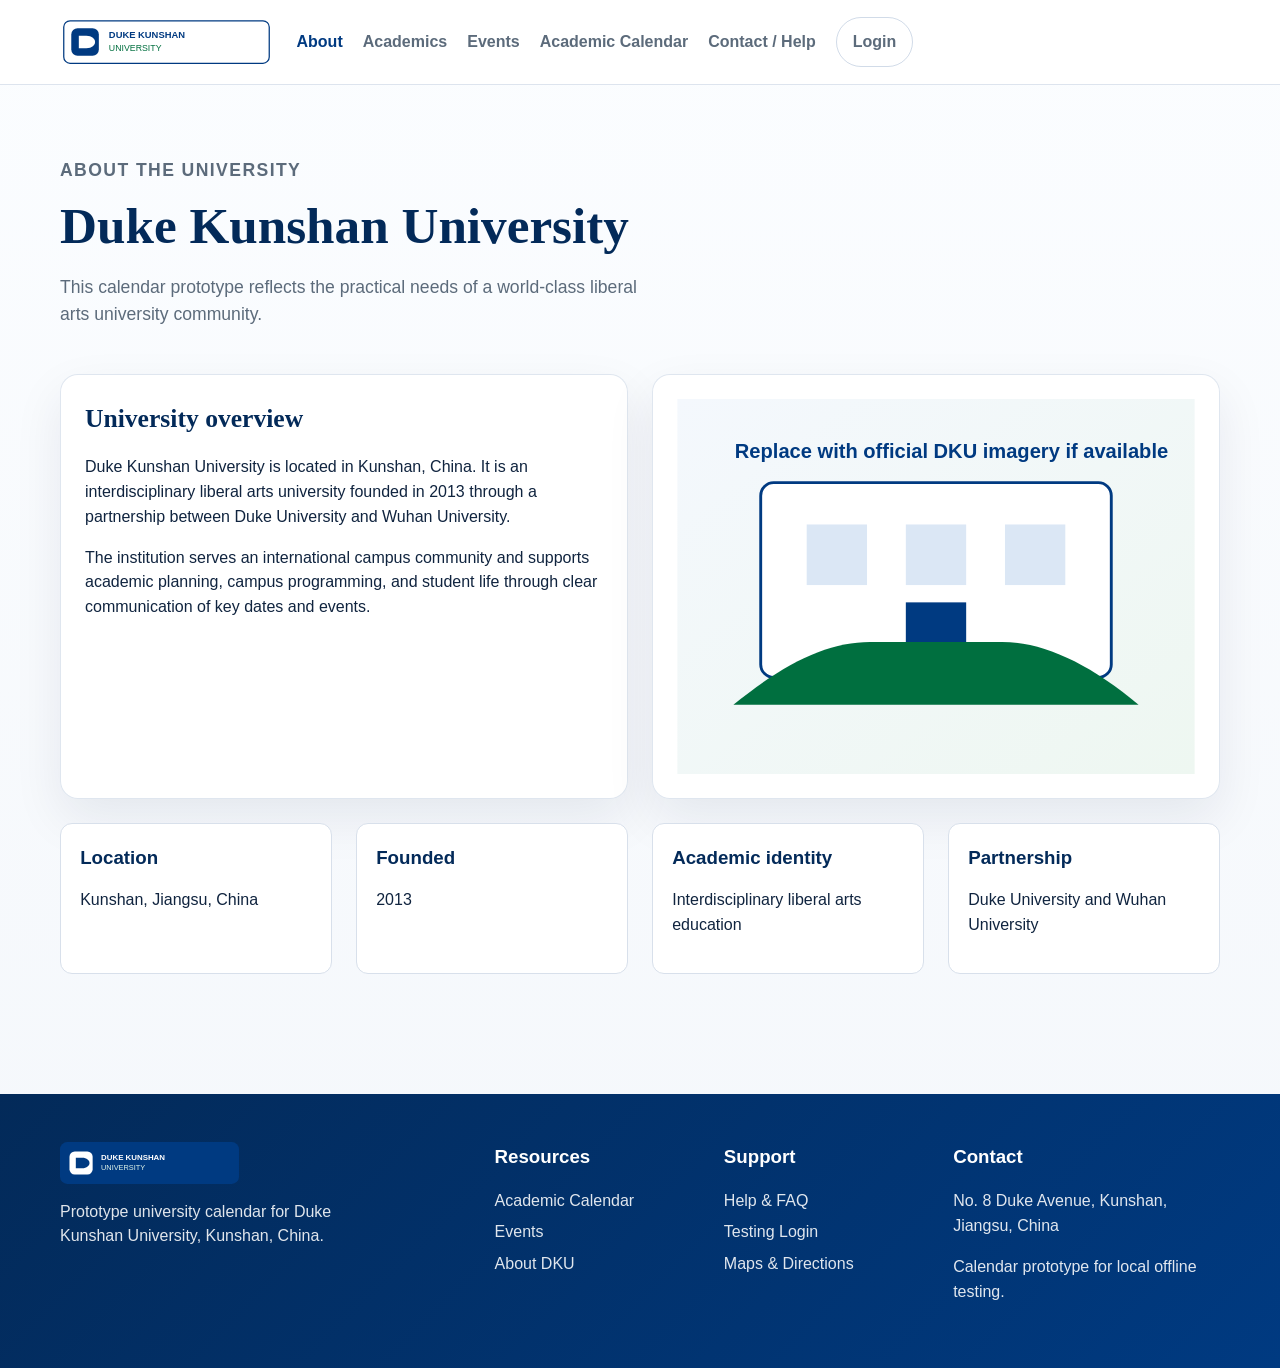
==== about.html @ 9af71428 "Initial Commit" ====
<!DOCTYPE html>
<html lang="en">
<head>
  <meta charset="UTF-8">
  <meta name="viewport" content="width=device-width, initial-scale=1.0">
  <meta name="description" content="About the DKU calendar and Duke Kunshan University.">
  <title>DKU Calendar | About</title>
  <link rel="stylesheet" href="css/style.css">
</head>
<body data-page="about">
  <header class="site-header">
    <div class="container">
      <a class="brand" href="index.html" aria-label="Duke Kunshan University Calendar home">
        <img class="brand-logo brand-logo--light" src="assets/dku-logo-placeholder.svg" alt="Duke Kunshan University" data-asset-candidates="assets/dku-logo.svg,assets/dku-logo.png,assets/dku-logo-placeholder.svg,dku-logo.svg,dku-logo.png,logo.svg,logo.png">
      </a>
      <button class="nav-toggle" type="button" aria-expanded="false" aria-controls="primary-nav">Menu</button>
      <nav id="primary-nav" class="site-nav">
        <a href="about.html" aria-current="page">About</a>
        <a href="calendar.html">Academics</a>
        <a href="events.html">Events</a>
        <a href="calendar.html">Academic Calendar</a>
        <a href="help.html">Contact / Help</a>
        <a class="nav-login" href="login.html">Login</a>
      </nav>
    </div>
  </header>

  <main class="section">
    <div class="container">
      <div class="page-heading">
        <div>
          <p class="eyebrow">About the University</p>
          <h1>Duke Kunshan University</h1>
          <p>This calendar prototype reflects the practical needs of a world-class liberal arts university community.</p>
        </div>
      </div>

      <div class="about-grid">
        <section class="panel">
          <h2>University overview</h2>
          <p>Duke Kunshan University is located in Kunshan, China. It is an interdisciplinary liberal arts university founded in 2013 through a partnership between Duke University and Wuhan University.</p>
          <p>The institution serves an international campus community and supports academic planning, campus programming, and student life through clear communication of key dates and events.</p>
        </section>

        <section class="panel">
          <img
            class="media-illustration"
            src="assets/campus-detail-placeholder.svg"
            alt="Illustration placeholder for DKU campus imagery"
            data-asset-candidates="assets/about-campus.jpg,assets/about-campus.png,assets/dku-campus-2.jpg,assets/dku-campus-2.png,about-campus.jpg,about-campus.png,assets/campus-detail-placeholder.svg"
          >
        </section>
      </div>

      <section class="section section-tight">
        <div class="info-strip">
          <article>
            <h3>Location</h3>
            <p>Kunshan, Jiangsu, China</p>
          </article>
          <article>
            <h3>Founded</h3>
            <p>2013</p>
          </article>
          <article>
            <h3>Academic identity</h3>
            <p>Interdisciplinary liberal arts education</p>
          </article>
          <article>
            <h3>Partnership</h3>
            <p>Duke University and Wuhan University</p>
          </article>
        </div>
      </section>
    </div>
  </main>

  <footer class="site-footer">
    <div class="container footer-grid">
      <div>
        <img class="brand-logo brand-logo--footer" src="assets/dku-logo-reversed-placeholder.svg" alt="Duke Kunshan University" data-asset-candidates="assets/dku-logo-reversed.svg,assets/dku-logo-white.png,assets/dku-logo-reversed-placeholder.svg">
        <p class="footer-copy">Prototype university calendar for Duke Kunshan University, Kunshan, China.</p>
      </div>
      <div>
        <h3>Resources</h3>
        <a href="calendar.html">Academic Calendar</a>
        <a href="events.html">Events</a>
        <a href="about.html">About DKU</a>
      </div>
      <div>
        <h3>Support</h3>
        <a href="help.html">Help & FAQ</a>
        <a href="login.html">Testing Login</a>
        <a href="help.html">Maps & Directions</a>
      </div>
      <div>
        <h3>Contact</h3>
        <p>No. 8 Duke Avenue, Kunshan, Jiangsu, China</p>
        <p>Calendar prototype for local offline testing.</p>
      </div>
    </div>
  </footer>

  <script src="js/storage.js"></script>
  <script src="js/main.js"></script>
</body>
</html>
---- css/style.css ----
:root {
  --dku-blue: #003a81;
  --dku-green: #006f3f;
  --dku-blue-deep: #032a59;
  --ink: #10243f;
  --muted: #5c6b7b;
  --border: #d8e0eb;
  --surface: #ffffff;
  --surface-muted: #f4f7fb;
  --surface-accent: linear-gradient(135deg, rgba(0, 58, 129, 0.08), rgba(0, 111, 63, 0.08));
  --shadow: 0 20px 50px rgba(6, 29, 59, 0.08);
  --radius: 18px;
  --radius-sm: 12px;
  --container: 1160px;
  --academic: #003a81;
  --exams: #7f1d1d;
  --registration: #0b5cab;
  --deadlines: #9a3412;
  --holidays: #006f3f;
  --campus-life: #6b21a8;
  --clubs: #0f766e;
  --workshops: #8a5a00;
  --seminars: #475569;
}

*,
*::before,
*::after {
  box-sizing: border-box;
}

html {
  scroll-behavior: smooth;
}

body {
  margin: 0;
  font-family: "Segoe UI", "Helvetica Neue", Arial, sans-serif;
  color: var(--ink);
  background: linear-gradient(180deg, #fbfdff 0%, #f4f7fb 100%);
  line-height: 1.55;
}

img {
  max-width: 100%;
  display: block;
}

a {
  color: inherit;
  text-decoration: none;
}

button,
input,
select,
textarea {
  font: inherit;
}

.container {
  width: min(calc(100% - 2rem), var(--container));
  margin: 0 auto;
}

.narrow-container {
  width: min(calc(100% - 2rem), 700px);
}

.section {
  padding: 4.5rem 0;
}

.section-tight {
  padding-top: 1.5rem;
  padding-bottom: 0;
}

.section-muted {
  background: rgba(255, 255, 255, 0.65);
  border-top: 1px solid rgba(216, 224, 235, 0.8);
  border-bottom: 1px solid rgba(216, 224, 235, 0.8);
}

.site-header {
  position: sticky;
  top: 0;
  z-index: 10;
  backdrop-filter: blur(12px);
  background: rgba(255, 255, 255, 0.95);
  border-bottom: 1px solid rgba(216, 224, 235, 0.85);
}

.site-header .container,
.footer-grid,
.hero-grid,
.content-grid,
.dashboard-grid,
.category-grid,
.about-grid,
.faq-grid,
.info-strip,
.calendar-layout {
  display: grid;
  gap: 1.5rem;
}

.site-header .container {
  grid-template-columns: auto auto 1fr;
  align-items: center;
  min-height: 84px;
}

.brand-logo {
  height: 50px;
  width: auto;
}

.brand-logo--footer {
  height: 42px;
}

.site-nav {
  display: flex;
  justify-content: flex-end;
  flex-wrap: wrap;
  gap: 0.5rem 1.25rem;
  align-items: center;
}

.site-nav a {
  color: var(--muted);
  font-weight: 600;
}

.site-nav a:hover,
.site-nav a[aria-current="page"] {
  color: var(--dku-blue);
}

.nav-login {
  padding: 0.7rem 1rem;
  border: 1px solid rgba(0, 58, 129, 0.18);
  border-radius: 999px;
}

.nav-toggle {
  display: none;
  justify-self: end;
  border: 1px solid var(--border);
  background: #fff;
  border-radius: 999px;
  padding: 0.7rem 1rem;
  color: var(--dku-blue);
}

.hero {
  padding: 5rem 0 3rem;
}

.hero--split {
  background:
    radial-gradient(circle at top right, rgba(0, 111, 63, 0.14), transparent 30%),
    radial-gradient(circle at left top, rgba(0, 58, 129, 0.12), transparent 40%);
}

.hero-grid,
.content-grid,
.about-grid,
.calendar-layout {
  grid-template-columns: repeat(2, minmax(0, 1fr));
}

.hero-copy h1,
.page-heading h1 {
  margin: 0;
  font-family: Baskerville, Georgia, "Times New Roman", serif;
  font-size: clamp(2.2rem, 4vw, 4rem);
  line-height: 1.15;
  color: var(--dku-blue-deep);
}

.hero-text,
.page-heading p {
  font-size: 1.1rem;
  color: var(--muted);
  max-width: 62ch;
}

.hero-media,
.panel,
.feature-card,
.category-card {
  background: rgba(255, 255, 255, 0.95);
  border: 1px solid rgba(216, 224, 235, 0.8);
  border-radius: var(--radius);
  box-shadow: var(--shadow);
}

.hero-media {
  overflow: hidden;
  min-height: 360px;
}

.hero-media img,
.media-illustration {
  width: 100%;
  height: 100%;
  object-fit: cover;
}

.eyebrow {
  display: inline-block;
  margin: 0 0 0.8rem;
  color: var(--dku-green);
  font-weight: 700;
  letter-spacing: 0.08em;
  text-transform: uppercase;
  font-size: 0.85rem;
}

.hero-actions,
.calendar-toolbar,
.page-heading--split {
  display: flex;
  align-items: center;
  gap: 1rem;
  flex-wrap: wrap;
  justify-content: space-between;
}

.button {
  display: inline-flex;
  align-items: center;
  justify-content: center;
  border-radius: 999px;
  min-height: 46px;
  padding: 0.8rem 1.2rem;
  border: 1px solid transparent;
  cursor: pointer;
  transition: transform 0.2s ease, box-shadow 0.2s ease, background 0.2s ease;
}

.button:hover {
  transform: translateY(-1px);
}

.button-primary {
  color: #fff;
  background: linear-gradient(135deg, var(--dku-blue), #0b56b6);
  box-shadow: 0 12px 24px rgba(0, 58, 129, 0.18);
}

.button-secondary {
  color: var(--dku-blue);
  background: #fff;
  border-color: rgba(0, 58, 129, 0.18);
}

.button-tertiary {
  color: var(--dku-green);
  background: rgba(0, 111, 63, 0.08);
}

.section-heading,
.page-heading {
  display: flex;
  align-items: end;
  justify-content: space-between;
  gap: 1rem;
  margin-bottom: 1.8rem;
}

.section-heading--compact {
  align-items: start;
}

.section-heading h2,
.panel h2,
.credentials-box h2 {
  margin: 0;
  font-family: Baskerville, Georgia, "Times New Roman", serif;
  font-size: clamp(1.5rem, 2vw, 2rem);
  color: var(--dku-blue-deep);
}

.text-link {
  color: var(--dku-blue);
  font-weight: 700;
}

.dashboard-grid,
.category-grid,
.faq-grid,
.events-grid,
.info-strip {
  grid-template-columns: repeat(auto-fit, minmax(220px, 1fr));
}

.feature-card,
.category-card,
.panel {
  padding: 1.5rem;
}

.feature-card:hover,
.category-card:hover {
  border-color: rgba(0, 58, 129, 0.3);
}

.feature-card h3,
.category-card h3,
.event-card h3,
.stack-item h3,
.info-strip h3 {
  margin-top: 0;
  margin-bottom: 0.5rem;
  color: var(--dku-blue-deep);
}

.feature-card__tag,
.event-tag {
  display: inline-flex;
  align-items: center;
  border-radius: 999px;
  padding: 0.35rem 0.75rem;
  font-size: 0.82rem;
  font-weight: 700;
  color: #fff;
  margin-bottom: 1rem;
}

.feature-card__tag--academic,
.event-tag--Academic { background: var(--academic); }
.feature-card__tag--exams,
.event-tag--Exams { background: var(--exams); }
.feature-card__tag--deadline,
.event-tag--Deadlines { background: var(--deadlines); }
.feature-card__tag--campus,
.event-tag--campus-life { background: var(--campus-life); }
.event-tag--registration { background: var(--registration); }
.event-tag--holidays { background: var(--holidays); }
.event-tag--clubs { background: var(--clubs); }
.event-tag--workshops { background: var(--workshops); }
.event-tag--seminars { background: var(--seminars); }
.event-tag--academic { background: var(--academic); }
.event-tag--exams { background: var(--exams); }
.event-tag--deadlines { background: var(--deadlines); }

.stack-list {
  display: grid;
  gap: 1rem;
}

.stack-item,
.event-card {
  border: 1px solid var(--border);
  border-left: 5px solid var(--dku-blue);
  border-radius: var(--radius-sm);
  background: #fff;
  padding: 1rem 1.1rem;
}

.stack-item[data-category="Academic"],
.event-card[data-category="Academic"] { border-left-color: var(--academic); }
.stack-item[data-category="Exams"],
.event-card[data-category="Exams"] { border-left-color: var(--exams); }
.stack-item[data-category="Registration"],
.event-card[data-category="Registration"] { border-left-color: var(--registration); }
.stack-item[data-category="Deadlines"],
.event-card[data-category="Deadlines"] { border-left-color: var(--deadlines); }
.stack-item[data-category="Holidays"],
.event-card[data-category="Holidays"] { border-left-color: var(--holidays); }
.stack-item[data-category="Campus Life"],
.event-card[data-category="Campus Life"] { border-left-color: var(--campus-life); }
.stack-item[data-category="Clubs"],
.event-card[data-category="Clubs"] { border-left-color: var(--clubs); }
.stack-item[data-category="Workshops"],
.event-card[data-category="Workshops"] { border-left-color: var(--workshops); }
.stack-item[data-category="Seminars"],
.event-card[data-category="Seminars"] { border-left-color: var(--seminars); }

.meta,
.event-meta {
  display: flex;
  flex-wrap: wrap;
  gap: 0.6rem 1rem;
  color: var(--muted);
  font-size: 0.95rem;
}

.site-footer {
  background: linear-gradient(135deg, var(--dku-blue-deep), var(--dku-blue));
  color: rgba(255, 255, 255, 0.88);
  padding: 3rem 0;
  margin-top: 3rem;
}

.footer-grid {
  grid-template-columns: 2fr 1fr 1fr 1.3fr;
}

.site-footer h3 {
  color: #fff;
  margin-top: 0;
}

.site-footer a {
  display: block;
  margin: 0.4rem 0;
}

.footer-copy {
  max-width: 32ch;
}

.filters,
.form-grid {
  display: grid;
  grid-template-columns: repeat(2, minmax(0, 1fr));
  gap: 1rem;
}

.filters label,
.form-grid label {
  display: grid;
  gap: 0.5rem;
  color: var(--dku-blue-deep);
  font-weight: 700;
}

.label-full {
  grid-column: 1 / -1;
}

input,
select,
textarea {
  width: 100%;
  border: 1px solid var(--border);
  border-radius: 14px;
  background: #fff;
  padding: 0.9rem 1rem;
  color: var(--ink);
}

input:focus,
select:focus,
textarea:focus,
.calendar-day:focus-visible,
.button:focus-visible,
.nav-toggle:focus-visible {
  outline: 3px solid rgba(0, 58, 129, 0.2);
  outline-offset: 2px;
}

.results-summary,
.form-message {
  color: var(--muted);
  font-weight: 600;
}

.form-message.is-error {
  color: #991b1b;
}

.form-message.is-success {
  color: var(--dku-green);
}

.credentials-box {
  margin-top: 1.5rem;
  padding: 1.25rem;
  border-radius: var(--radius-sm);
  background: var(--surface-accent);
}

.auth-panel {
  padding: 2rem;
}

.calendar-weekdays,
.calendar-grid {
  display: grid;
  grid-template-columns: repeat(7, minmax(0, 1fr));
  gap: 0.75rem;
}

.calendar-weekdays {
  margin: 1.5rem 0 1rem;
  color: var(--muted);
  font-weight: 700;
}

.calendar-day {
  min-height: 120px;
  border: 1px solid var(--border);
  border-radius: 16px;
  background: #fff;
  padding: 0.8rem;
  text-align: left;
  display: grid;
  align-content: start;
  gap: 0.5rem;
}

.calendar-day.is-other-month {
  background: #f8fafc;
  color: #94a3b8;
}

.calendar-day.is-today {
  border-color: var(--dku-green);
  box-shadow: inset 0 0 0 2px rgba(0, 111, 63, 0.2);
}

.calendar-day.is-selected {
  border-color: var(--dku-blue);
  box-shadow: inset 0 0 0 2px rgba(0, 58, 129, 0.18);
}

.calendar-day__number {
  font-weight: 700;
}

.calendar-day__badges {
  display: flex;
  flex-wrap: wrap;
  gap: 0.35rem;
}

.calendar-badge {
  width: 10px;
  height: 10px;
  border-radius: 999px;
}

.calendar-badge--academic { background: var(--academic); }
.calendar-badge--exams { background: var(--exams); }
.calendar-badge--registration { background: var(--registration); }
.calendar-badge--deadlines { background: var(--deadlines); }
.calendar-badge--holidays { background: var(--holidays); }
.calendar-badge--campus-life { background: var(--campus-life); }
.calendar-badge--clubs { background: var(--clubs); }
.calendar-badge--workshops { background: var(--workshops); }
.calendar-badge--seminars { background: var(--seminars); }

.calendar-subtitle {
  margin: 0.2rem 0 0;
  color: var(--muted);
}

.empty-state {
  border: 1px dashed var(--border);
  border-radius: var(--radius-sm);
  padding: 1.25rem;
  color: var(--muted);
  background: rgba(255, 255, 255, 0.7);
}

.info-strip article {
  padding: 1.2rem;
  border-radius: var(--radius-sm);
  background: #fff;
  border: 1px solid var(--border);
}

@media (max-width: 920px) {
  .site-header .container {
    grid-template-columns: auto auto;
  }

  .nav-toggle {
    display: inline-flex;
  }

  .site-nav {
    grid-column: 1 / -1;
    display: none;
    flex-direction: column;
    align-items: flex-start;
    padding-bottom: 1rem;
  }

  .site-nav.is-open {
    display: flex;
  }

  .hero-grid,
  .content-grid,
  .about-grid,
  .calendar-layout,
  .footer-grid,
  .filters,
  .form-grid {
    grid-template-columns: 1fr;
  }

  .calendar-weekdays,
  .calendar-grid {
    gap: 0.45rem;
  }
}

@media (max-width: 640px) {
  .section {
    padding: 3.4rem 0;
  }

  .hero {
    padding-top: 3.5rem;
  }

  .calendar-day {
    min-height: 88px;
    padding: 0.65rem;
  }

  .calendar-weekdays {
    font-size: 0.85rem;
  }
}
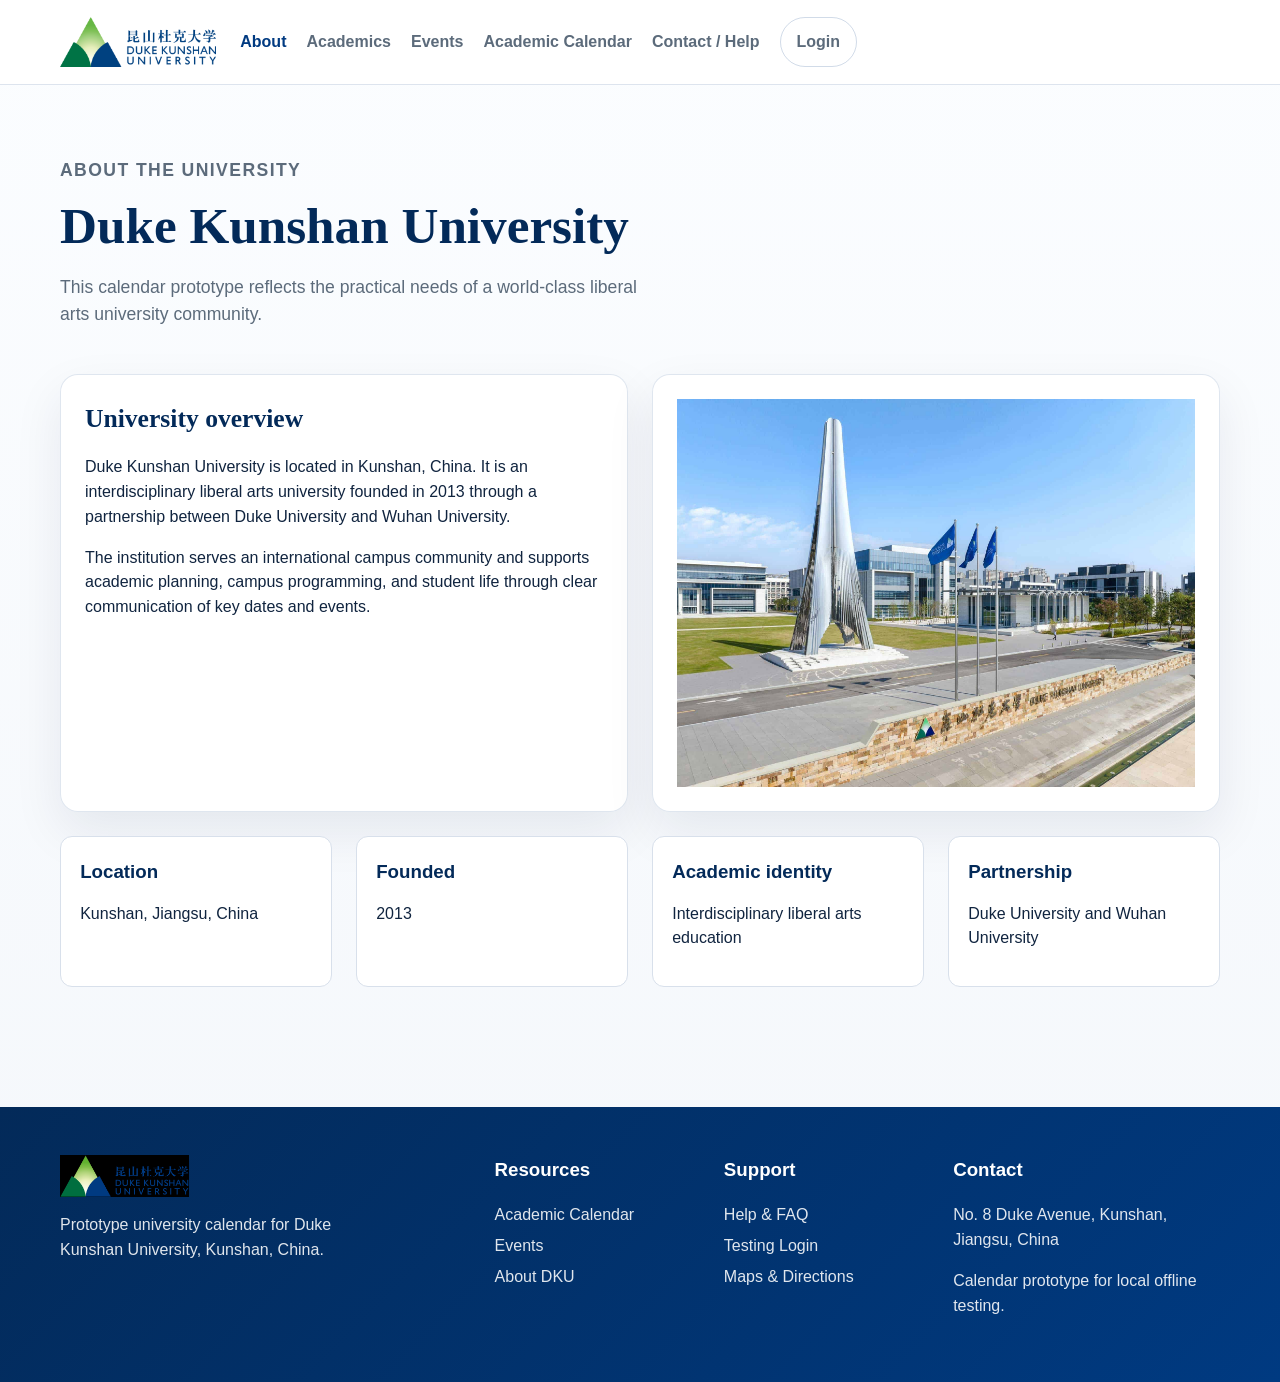
==== commit 3056a695: "Update pictures" ====
--- a/about.html
+++ b/about.html
@@ -11,7 +11,7 @@
   <header class="site-header">
     <div class="container">
       <a class="brand" href="index.html" aria-label="Duke Kunshan University Calendar home">
-        <img class="brand-logo brand-logo--light" src="assets/dku-logo-placeholder.svg" alt="Duke Kunshan University" data-asset-candidates="assets/dku-logo.svg,assets/dku-logo.png,assets/dku-logo-placeholder.svg,dku-logo.svg,dku-logo.png,logo.svg,logo.png">
+        <img class="brand-logo brand-logo--light" src="assets/dku-logo-placeholder.png" alt="Duke Kunshan University" data-asset-candidates="assets/dku-logo.svg,assets/dku-logo.png,assets/dku-logo-placeholder.png,dku-logo.svg,dku-logo.png,logo.svg,logo.png">
       </a>
       <button class="nav-toggle" type="button" aria-expanded="false" aria-controls="primary-nav">Menu</button>
       <nav id="primary-nav" class="site-nav">
@@ -45,9 +45,9 @@
         <section class="panel">
           <img
             class="media-illustration"
-            src="assets/campus-detail-placeholder.svg"
+            src="assets/campus-detail-placeholder.jpg"
             alt="Illustration placeholder for DKU campus imagery"
-            data-asset-candidates="assets/about-campus.jpg,assets/about-campus.png,assets/dku-campus-2.jpg,assets/dku-campus-2.png,about-campus.jpg,about-campus.png,assets/campus-detail-placeholder.svg"
+            data-asset-candidates="assets/about-campus.jpg,assets/about-campus.png,assets/dku-campus-2.jpg,assets/dku-campus-2.png,about-campus.jpg,about-campus.png,assets/campus-detail-placeholder.jpg"
           >
         </section>
       </div>
@@ -78,7 +78,7 @@
   <footer class="site-footer">
     <div class="container footer-grid">
       <div>
-        <img class="brand-logo brand-logo--footer" src="assets/dku-logo-reversed-placeholder.svg" alt="Duke Kunshan University" data-asset-candidates="assets/dku-logo-reversed.svg,assets/dku-logo-white.png,assets/dku-logo-reversed-placeholder.svg">
+        <img class="brand-logo brand-logo--footer" src="assets/dku-logo-reversed-placeholder.avif" alt="Duke Kunshan University" data-asset-candidates="assets/dku-logo-reversed.svg,assets/dku-logo-white.png,assets/dku-logo-reversed-placeholder.avif">
         <p class="footer-copy">Prototype university calendar for Duke Kunshan University, Kunshan, China.</p>
       </div>
       <div>
